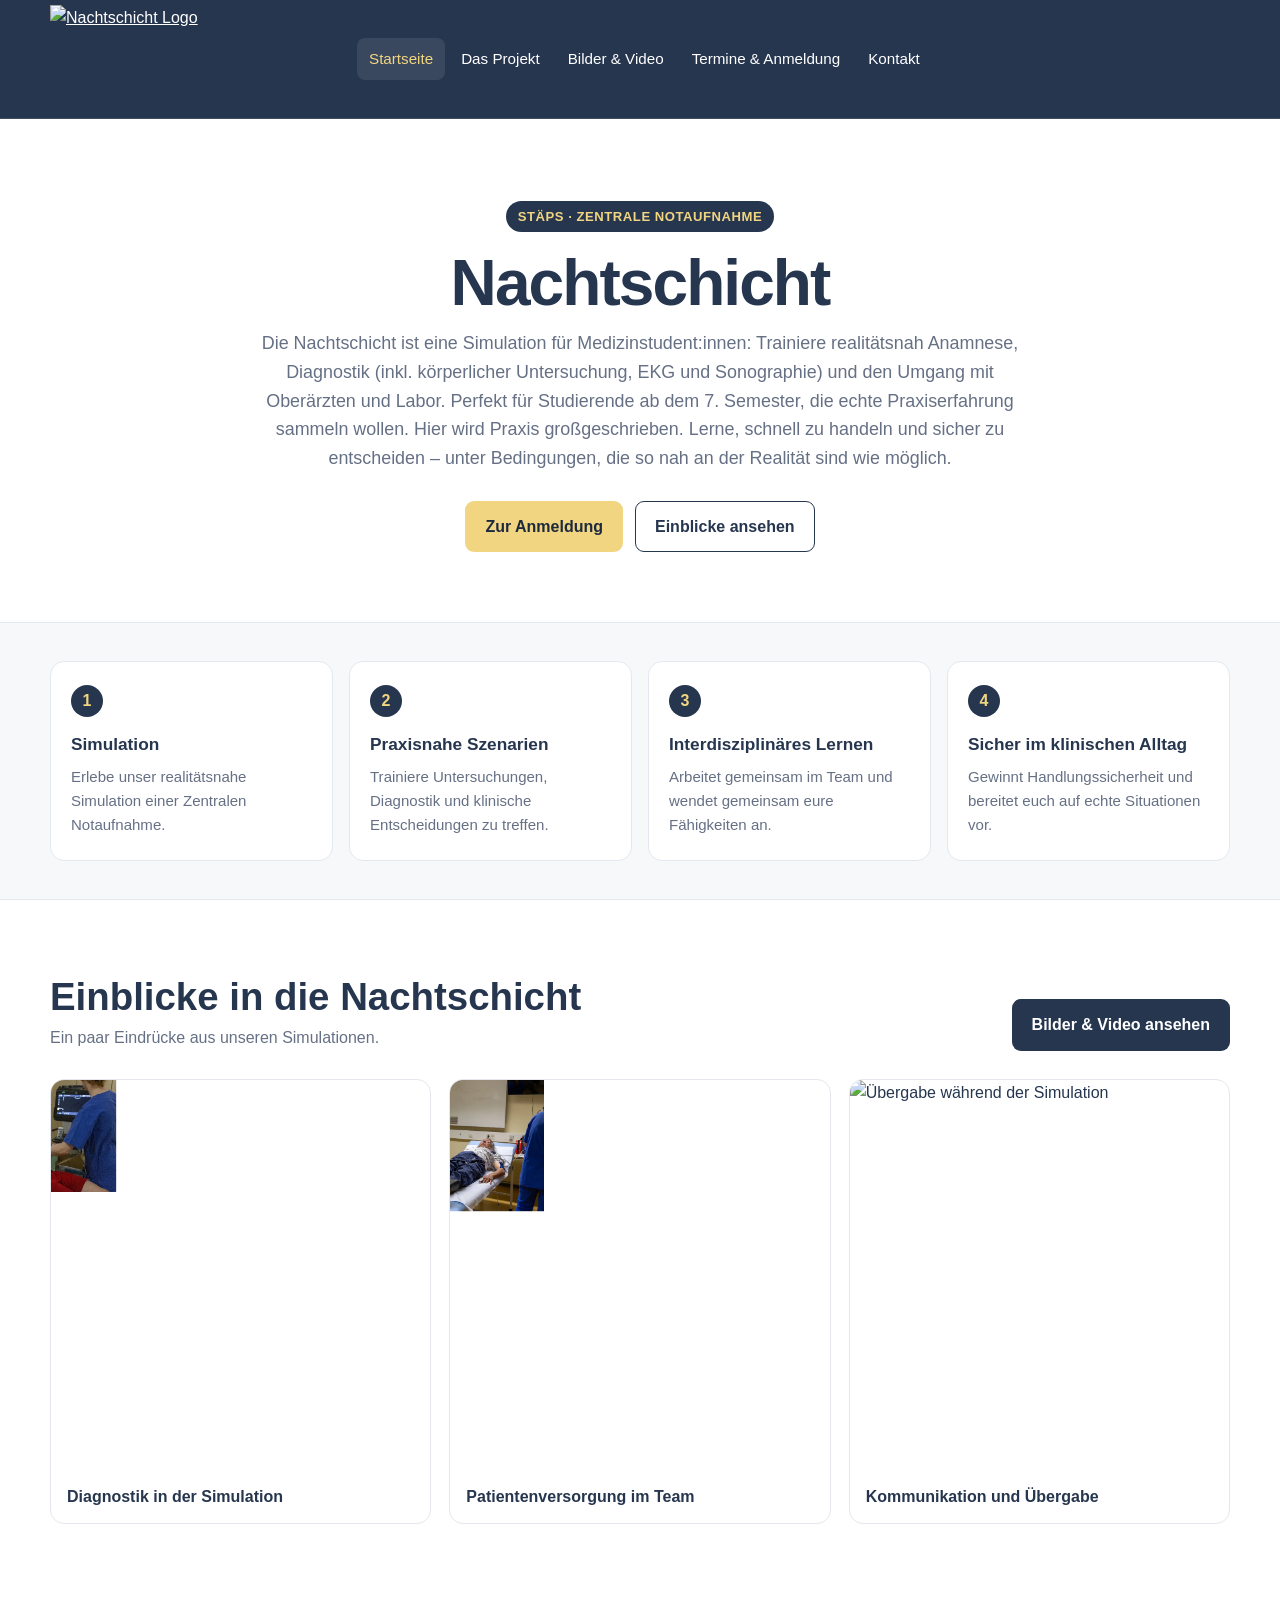
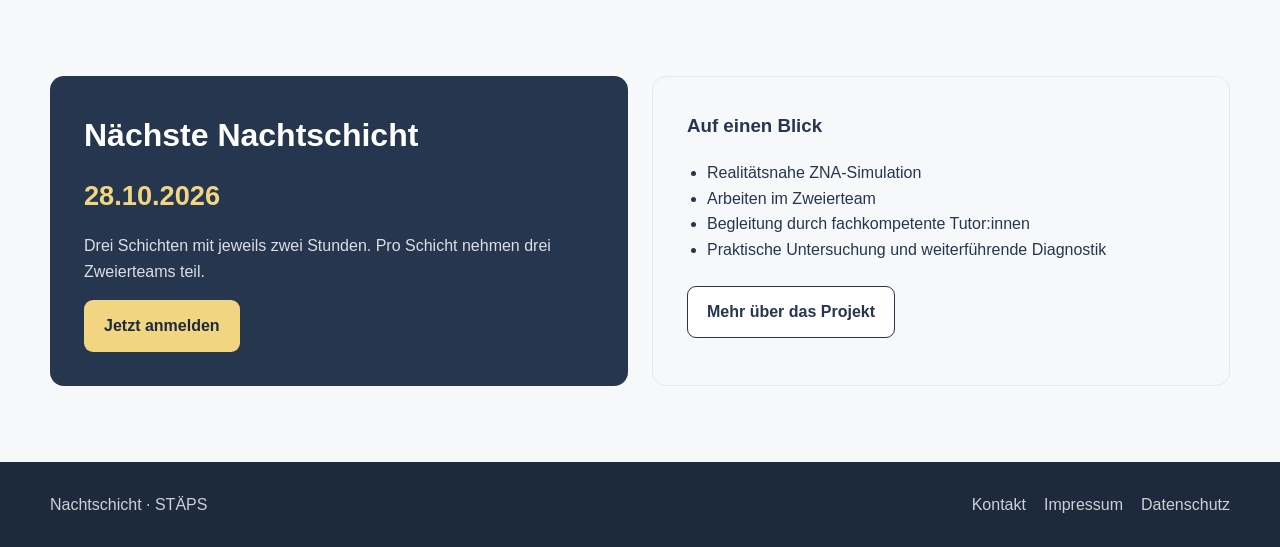
==== index.html @ 4570d6cd "Update text for medical simulation description" ====
<!doctype html>
<html lang="de">
<head>
<meta charset="utf-8">
<meta name="viewport" content="width=device-width, initial-scale=1">
<title>Nachtschicht | STÄPS</title>
<meta name="description" content="Nachtschicht – realitätsnahe ZNA-Simulation für Medizinstudierende im STÄPS.">
<link rel="stylesheet" href="style.css">
</head>
<body>

<header class="site-header">
  <div class="container header-inner">
    <a class="logo-link" href="index.html" aria-label="Nachtschicht Startseite">
      <img src="assets/Nachtschicht Logo Dunkelblau groß.jpg" alt="Nachtschicht Logo">
    </a>

    <button class="menu" type="button" aria-expanded="false">Menü</button>

    <nav class="main-nav" aria-label="Hauptnavigation">
      <a class="active" href="index.html">Startseite</a>
      <a href="projekt.html">Das Projekt</a>
      <a href="medien.html">Bilder &amp; Video</a>
      <a href="termine.html">Termine &amp; Anmeldung</a>
      <a href="kontakt.html">Kontakt</a>
    </nav>
  </div>
</header>

<main>

<section class="intro">
  <div class="container">
    <span class="kicker">STÄPS · Zentrale Notaufnahme</span>
    <h1>Nachtschicht</h1>
    <p class="lead">
      Die Nachtschicht ist eine Simulation für Medizinstudent:innen:
      Trainiere realitätsnah Anamnese, Diagnostik (inkl. körperlicher Untersuchung,
      EKG und Sonographie) und den Umgang mit Oberärzten und Labor.
      Perfekt für Studierende ab dem 7. Semester, die echte Praxiserfahrung sammeln wollen.
      Hier wird Praxis großgeschrieben.
      Lerne, schnell zu handeln und sicher zu entscheiden – unter Bedingungen, die so nah an der Realität sind wie möglich.
    </p>

    <div class="cta-row">
      <a class="btn btn-primary" data-registration href="#">Zur Anmeldung</a>
      <a class="btn btn-outline" href="#einblicke">Einblicke ansehen</a>
    </div>
  </div>
</section>

<section class="messages">
  <div class="container">
    <div class="message-grid">
      <article class="message">
        <div class="message-number">1</div>
        <h3>Simulation</h3>
        <p>Erlebe unser realitätsnahe Simulation einer Zentralen Notaufnahme.</p>
      </article>

      <article class="message">
        <div class="message-number">2</div>
        <h3>Praxisnahe Szenarien</h3>
        <p>Trainiere Untersuchungen, Diagnostik und klinische Entscheidungen zu treffen.</p>
      </article>

      <article class="message">
        <div class="message-number">3</div>
        <h3>Interdisziplinäres Lernen</h3>
        <p>Arbeitet gemeinsam im Team und wendet gemeinsam eure Fähigkeiten an.</p>
      </article>

      <article class="message">
        <div class="message-number">4</div>
        <h3>Sicher im klinischen Alltag</h3>
        <p>Gewinnt Handlungssicherheit und bereitet euch auf echte Situationen vor.</p>
      </article>
    </div>
  </div>
</section>

<section class="section" id="einblicke">
  <div class="container">
    <div class="section-head">
      <div>
        <h2>Einblicke in die Nachtschicht</h2>
        <p>Ein paar Eindrücke aus unseren Simulationen.</p>
      </div>
      <a class="btn btn-secondary" href="medien.html">Bilder &amp; Video ansehen</a>
    </div>

    <div class="photo-grid">
      <article class="photo-card">
        <img src="assets/Sono.webp" alt="Sonographie während der Simulation">
        <div class="photo-caption">Diagnostik in der Simulation</div>
      </article>

      <article class="photo-card">
        <img src="assets/Mit Patient.webp" alt="Behandlungssituation mit Simulationspatient">
        <div class="photo-caption">Patientenversorgung im Team</div>
      </article>

      <article class="photo-card">
        <img src="assets/Übergabe.webp" alt="Übergabe während der Simulation">
        <div class="photo-caption">Kommunikation und Übergabe</div>
      </article>
    </div>
  </div>
</section>

<section class="section alt">
  <div class="container">
    <div class="event-wrap">
      <div class="event-card">
        <h2>Nächste Nachtschicht</h2>
        <div class="event-date" data-next-date>28.10.2026</div>
        <p>
          Drei Schichten mit jeweils zwei Stunden. Pro Schicht nehmen
          drei Zweierteams teil.
        </p>
        <a class="btn btn-primary" data-registration href="#">Jetzt anmelden</a>
      </div>

      <div class="event-info">
        <h3>Auf einen Blick</h3>
        <ul>
          <li>Realitätsnahe ZNA-Simulation</li>
          <li>Arbeiten im Zweierteam</li>
          <li>Begleitung durch fachkompetente Tutor:innen</li>
          <li>Praktische Untersuchung und weiterführende Diagnostik</li>
        </ul>
        <a class="btn btn-outline" href="projekt.html">Mehr über das Projekt</a>
      </div>
    </div>
  </div>
</section>

</main>

<footer>
  <div class="container footer-inner">
    <div>Nachtschicht · STÄPS</div>
    <div class="footer-links">
      <a href="kontakt.html">Kontakt</a>
      <a href="impressum.html">Impressum</a>
      <a href="datenschutz.html">Datenschutz</a>
    </div>
  </div>
</footer>

<script src="script.js"></script>
</body>
</html>
---- style.css ----
:root{
  --blue:#26364F;
  --blue-dark:#1d2a3e;
  --yellow:#F1D581;
  --white:#fff;
  --bg:#f7f8fa;
  --text:#26364F;
  --muted:#667085;
  --line:#e4e8ee;
  --max:1180px;
  --radius:14px;
}
*{box-sizing:border-box}
html{scroll-behavior:smooth}
body{
  margin:0;
  font-family:Inter,Montserrat,Arial,sans-serif;
  color:var(--text);
  background:var(--white);
  line-height:1.6;
}
img{display:block;max-width:100%}
a{color:inherit}
.container{width:min(calc(100% - 40px),var(--max));margin:auto}

/* HEADER */
.site-header{
  background:var(--blue);
  color:#fff;
  border-bottom:1px solid rgba(255,255,255,.12);
}
.header-inner{
  min-height:118px;
  display:flex;
  align-items:center;
  justify-content:flex-start;
  gap:42px;
}
.logo-link{
  display:flex;
  align-items:center;
  width:265px;
  height:108px;
  overflow:hidden;
  flex:0 0 auto;
}
.logo-link img{
  width:100%;
  height:100%;
  object-fit:contain;
}
.main-nav{
  display:flex;
  align-items:center;
  justify-content:flex-start;
  flex:1 1 auto;
  flex-wrap:wrap;
  gap:4px;
}
.main-nav a{
  text-decoration:none;
  color:#fff;
  padding:9px 12px;
  border-radius:8px;
  font-size:.95rem;
  transition:.2s ease;
}
.main-nav a:hover,
.main-nav a.active{
  color:var(--yellow);
  background:rgba(255,255,255,.09);
}
.menu{
  display:none;
  border:1px solid rgba(255,255,255,.25);
  color:#fff;
  background:transparent;
  padding:8px 12px;
  border-radius:8px;
}

/* INTRO */
.intro{
  padding:82px 0 70px;
  text-align:center;
}
.kicker{
  color:var(--yellow);
  background:var(--blue);
  display:inline-block;
  padding:5px 12px;
  border-radius:999px;
  font-weight:700;
  font-size:.82rem;
  letter-spacing:.04em;
  text-transform:uppercase;
}
.intro h1{
  margin:18px 0 12px;
  font-size:clamp(2.4rem,5vw,4.3rem);
  line-height:1.05;
  letter-spacing:-.03em;
}
.intro h1 span{color:var(--blue)}
.lead{
  max-width:760px;
  margin:0 auto;
  color:var(--muted);
  font-size:1.12rem;
}
.cta-row{
  margin-top:28px;
  display:flex;
  justify-content:center;
  gap:12px;
  flex-wrap:wrap;
}
.btn{
  display:inline-flex;
  align-items:center;
  justify-content:center;
  padding:12px 19px;
  border-radius:9px;
  font-weight:800;
  text-decoration:none;
  border:1px solid transparent;
  transition:.18s ease;
}
.btn:hover{transform:translateY(-1px)}
.btn-primary{background:var(--yellow);color:var(--blue-dark)}
.btn-secondary{background:var(--blue);color:#fff}
.btn-outline{background:#fff;color:var(--blue);border-color:var(--blue)}

/* KEY MESSAGES */
.messages{
  background:var(--bg);
  border-top:1px solid var(--line);
  border-bottom:1px solid var(--line);
  padding:38px 0;
}
.message-grid{
  display:grid;
  grid-template-columns:repeat(4,1fr);
  gap:16px;
}
.message{
  background:#fff;
  border:1px solid var(--line);
  border-radius:var(--radius);
  padding:23px 20px;
  min-height:150px;
}
.message-number{
  color:var(--yellow);
  background:var(--blue);
  width:32px;
  height:32px;
  border-radius:50%;
  display:grid;
  place-items:center;
  font-weight:800;
  margin-bottom:14px;
}
.message h3{margin:0 0 6px;font-size:1.08rem}
.message p{margin:0;color:var(--muted);font-size:.94rem}

/* IMAGE SECTION */
.section{padding:76px 0}
.section.alt{background:var(--bg)}
.section-head{
  display:flex;
  justify-content:space-between;
  align-items:end;
  gap:25px;
  margin-bottom:28px;
}
.section-head h2{
  margin:0;
  font-size:clamp(1.8rem,3vw,2.55rem);
  line-height:1.1;
}
.section-head p{margin:7px 0 0;color:var(--muted)}
.photo-grid{
  display:grid;
  grid-template-columns:repeat(3,1fr);
  gap:18px;
}
.photo-card{
  overflow:hidden;
  border-radius:var(--radius);
  background:#fff;
  border:1px solid var(--line);
}
.photo-card img{
  width:100%;
  height:390px;
  object-fit:cover;
  transition:transform .3s ease;
}
.photo-card:hover img{transform:scale(1.025)}
.photo-card img{object-position:center;}
.photo-caption{
  padding:14px 16px;
  font-weight:700;
}

/* EVENT */
.event-wrap{
  display:grid;
  grid-template-columns:1fr 1fr;
  gap:24px;
  align-items:stretch;
}
.event-card{
  border-radius:var(--radius);
  padding:34px;
  background:var(--blue);
  color:#fff;
}
.event-card h2{margin:0 0 10px;font-size:2rem}
.event-date{
  color:var(--yellow);
  font-size:1.7rem;
  font-weight:800;
  margin:12px 0 16px;
}
.event-card p{color:rgba(255,255,255,.84)}
.event-info{
  border:1px solid var(--line);
  border-radius:var(--radius);
  padding:34px;
}
.event-info h3{margin-top:0}
.event-info ul{padding-left:20px;margin-bottom:24px}

/* FOOTER */
footer{
  background:var(--blue-dark);
  color:rgba(255,255,255,.78);
  padding:30px 0;
}
.footer-inner{
  display:flex;
  justify-content:space-between;
  gap:20px;
  align-items:center;
}
.footer-links{display:flex;flex-wrap:wrap;gap:18px}
.footer-links a{text-decoration:none}
.footer-links a:hover{color:var(--yellow)}

@media(max-width:900px){
  .header-inner{min-height:90px}
  .main-nav{display:none}
  .main-nav.open{
    display:flex;
    width:100%;
    padding:0 0 15px;
    justify-content:center;
  }
  .header-inner{flex-wrap:wrap}
  .menu{display:block}
  .message-grid{grid-template-columns:repeat(2,1fr)}
  .event-wrap{grid-template-columns:1fr}
}
@media(max-width:650px){
  .container{width:min(calc(100% - 26px),var(--max))}
  .logo-link{width:210px;height:86px}
  .intro{padding:60px 0 50px}
  .photo-grid{grid-template-columns:1fr}
  .photo-card img{height:310px}
  .message-grid{grid-template-columns:1fr}
  .section-head{display:block}
  .section-head .btn{margin-top:18px}
  .footer-inner{display:block}
  .footer-links{margin-top:12px}
}
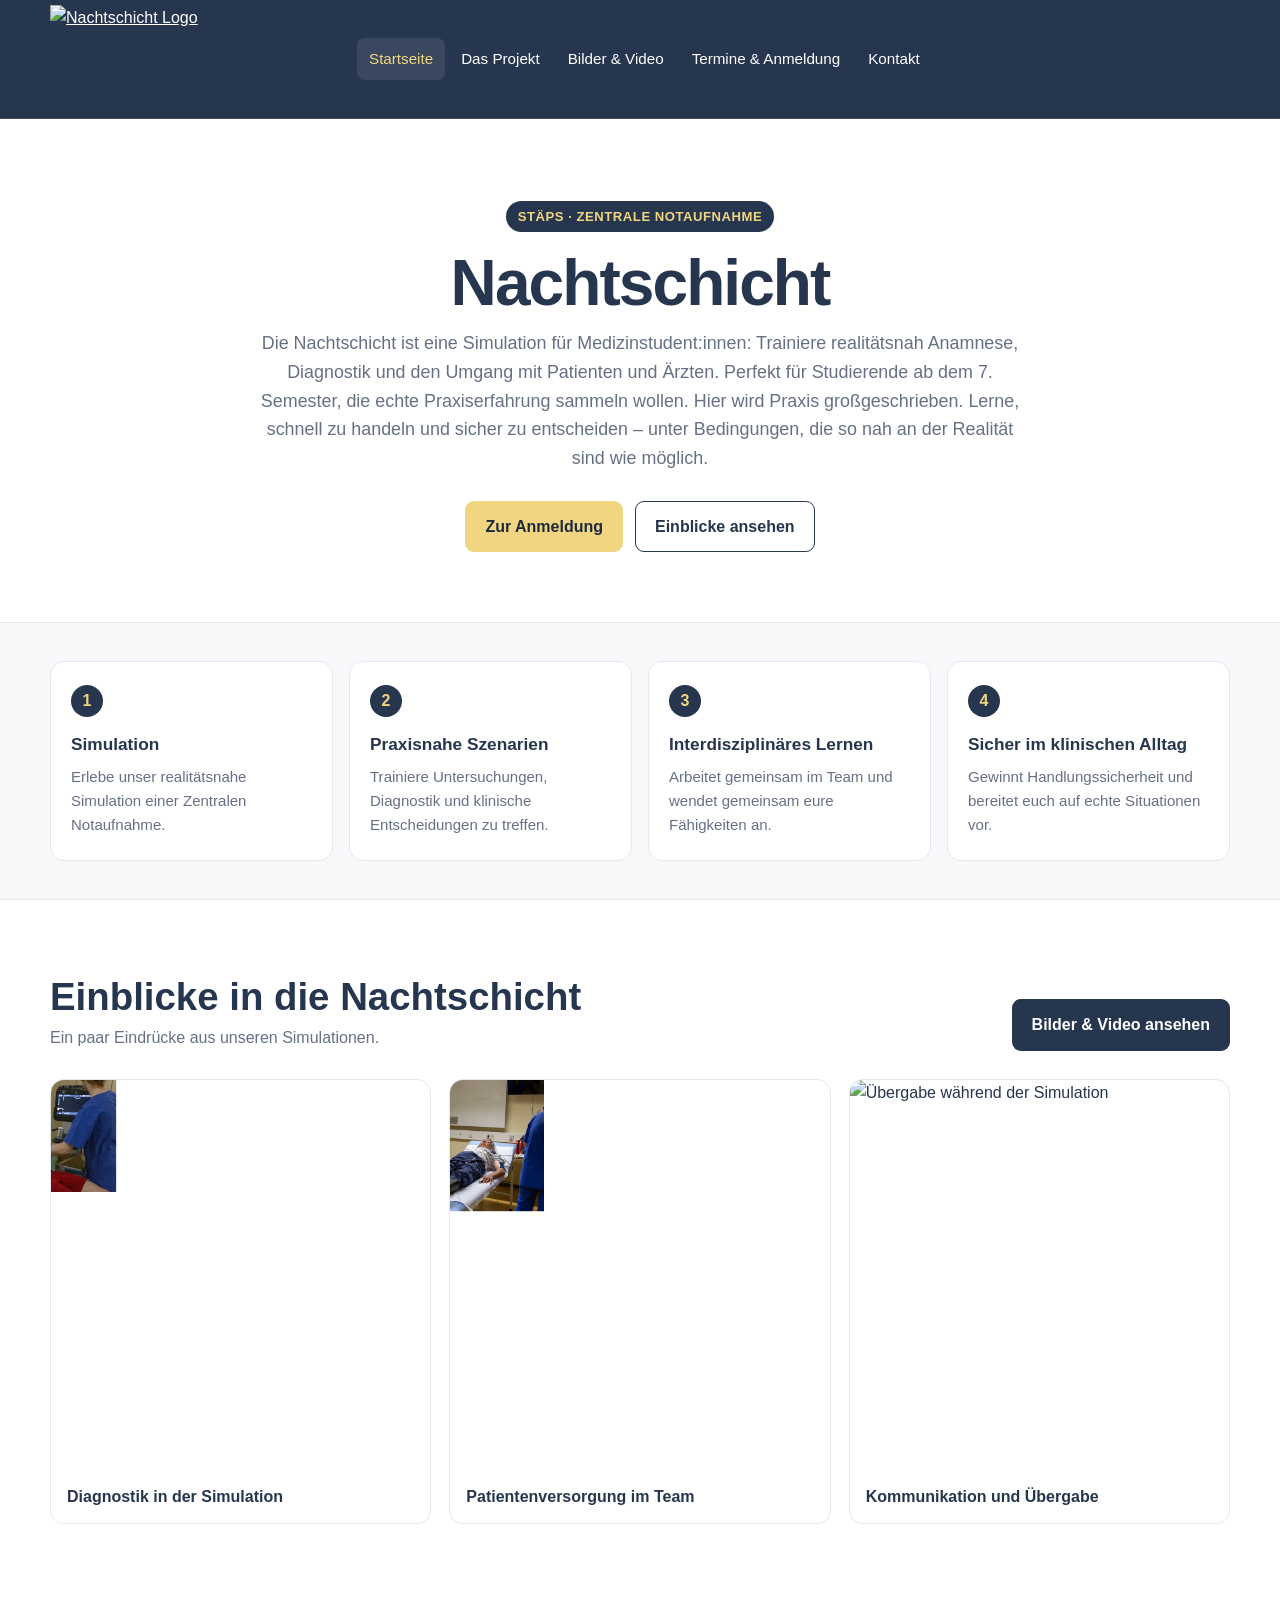
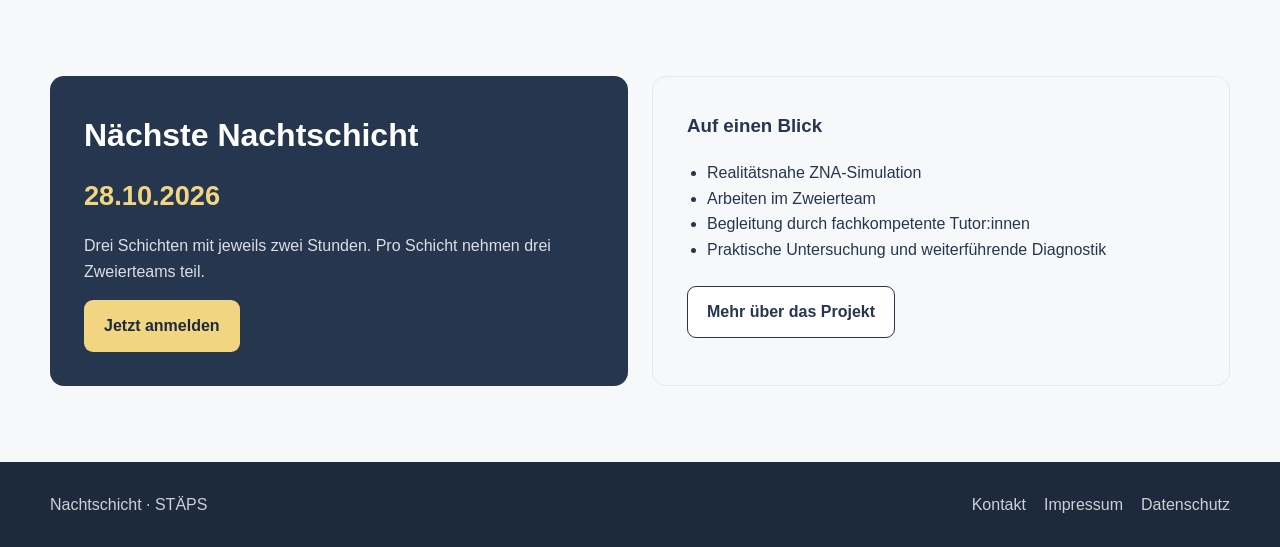
==== commit a63cb526: "Revise simulation description for clarity Updated the description of the simulation to focus on pati" ====
--- a/index.html
+++ b/index.html
@@ -35,8 +35,7 @@
     <h1>Nachtschicht</h1>
     <p class="lead">
       Die Nachtschicht ist eine Simulation für Medizinstudent:innen:
-      Trainiere realitätsnah Anamnese, Diagnostik (inkl. körperlicher Untersuchung,
-      EKG und Sonographie) und den Umgang mit Oberärzten und Labor.
+      Trainiere realitätsnah Anamnese, Diagnostik und den Umgang mit Patienten und Ärzten.
       Perfekt für Studierende ab dem 7. Semester, die echte Praxiserfahrung sammeln wollen.
       Hier wird Praxis großgeschrieben.
       Lerne, schnell zu handeln und sicher zu entscheiden – unter Bedingungen, die so nah an der Realität sind wie möglich.
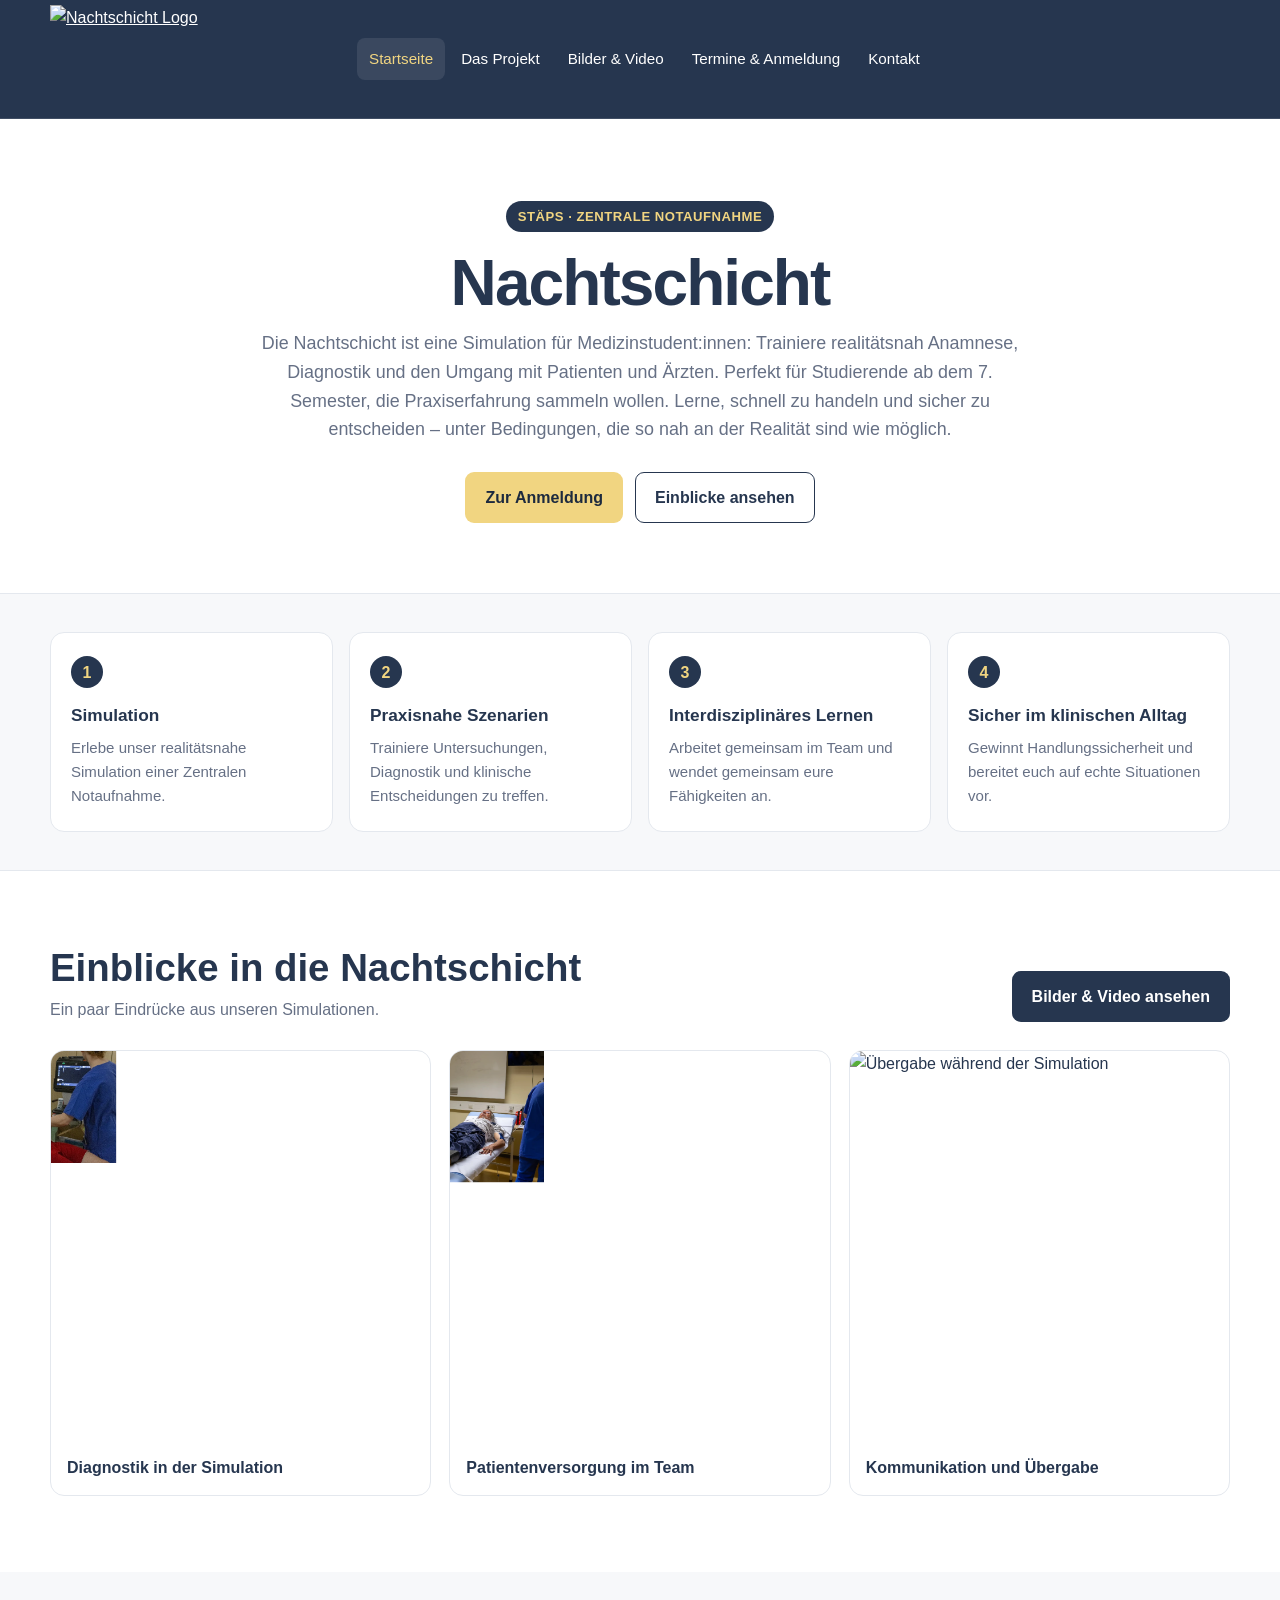
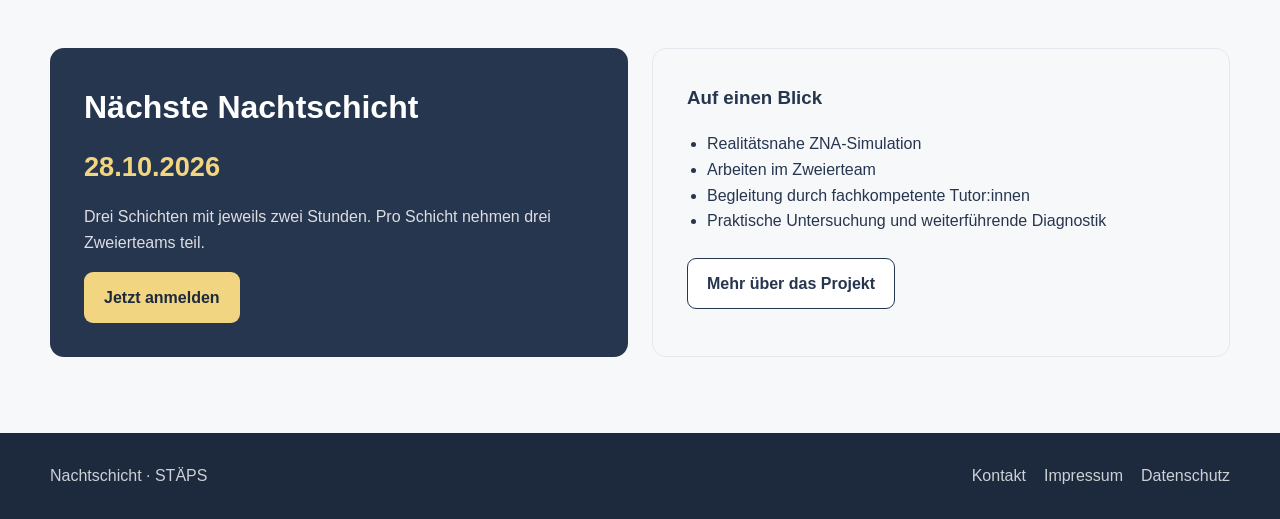
==== commit e44e1896: "Simplify text in index.html Removed redundant wording for clarity." ====
--- a/index.html
+++ b/index.html
@@ -36,8 +36,7 @@
     <p class="lead">
       Die Nachtschicht ist eine Simulation für Medizinstudent:innen:
       Trainiere realitätsnah Anamnese, Diagnostik und den Umgang mit Patienten und Ärzten.
-      Perfekt für Studierende ab dem 7. Semester, die echte Praxiserfahrung sammeln wollen.
-      Hier wird Praxis großgeschrieben.
+      Perfekt für Studierende ab dem 7. Semester, die Praxiserfahrung sammeln wollen.
       Lerne, schnell zu handeln und sicher zu entscheiden – unter Bedingungen, die so nah an der Realität sind wie möglich.
     </p>
 
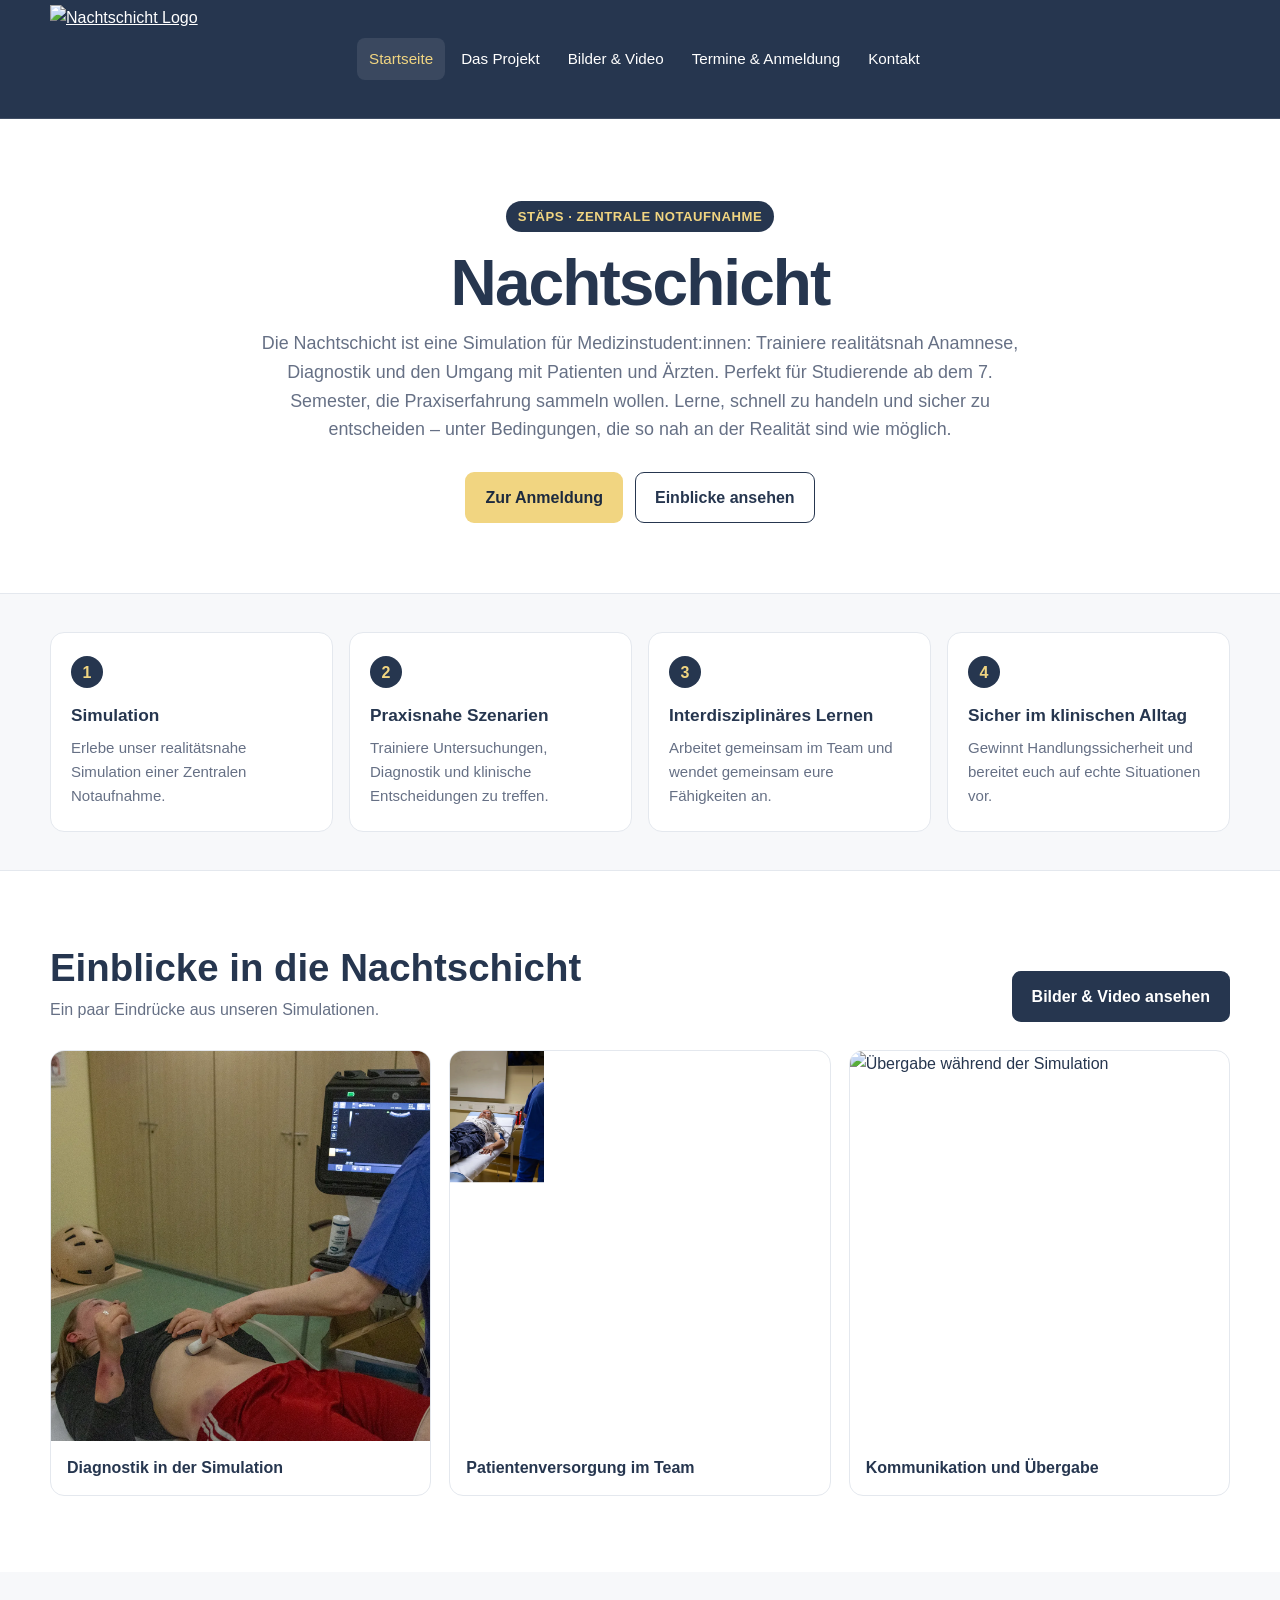
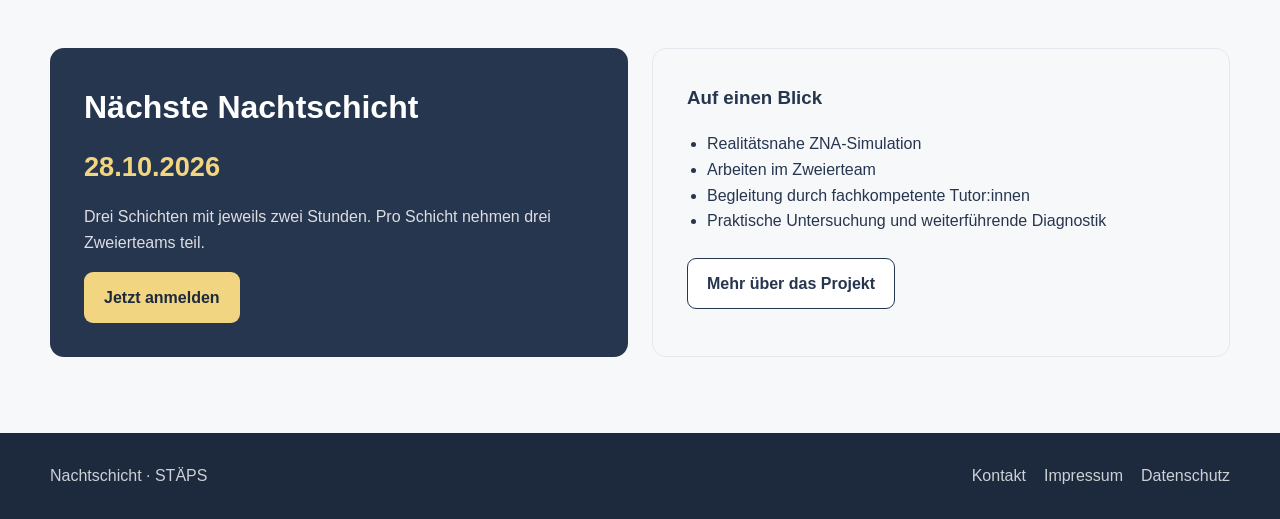
==== commit 9a670e9a: "Replace Sono.webp with Sono.png in index.html" ====
--- a/index.html
+++ b/index.html
@@ -12,7 +12,7 @@
 <header class="site-header">
   <div class="container header-inner">
     <a class="logo-link" href="index.html" aria-label="Nachtschicht Startseite">
-      <img src="assets/Nachtschicht Logo Dunkelblau groß.jpg" alt="Nachtschicht Logo">
+      <img src="assets/Logo ohne Hintergrund.png" alt="Nachtschicht Logo">
     </a>
 
     <button class="menu" type="button" aria-expanded="false">Menü</button>
@@ -89,7 +89,7 @@
 
     <div class="photo-grid">
       <article class="photo-card">
-        <img src="assets/Sono.webp" alt="Sonographie während der Simulation">
+        <img src="assets/Sono.png" alt="Sonographie während der Simulation">
         <div class="photo-caption">Diagnostik in der Simulation</div>
       </article>
 
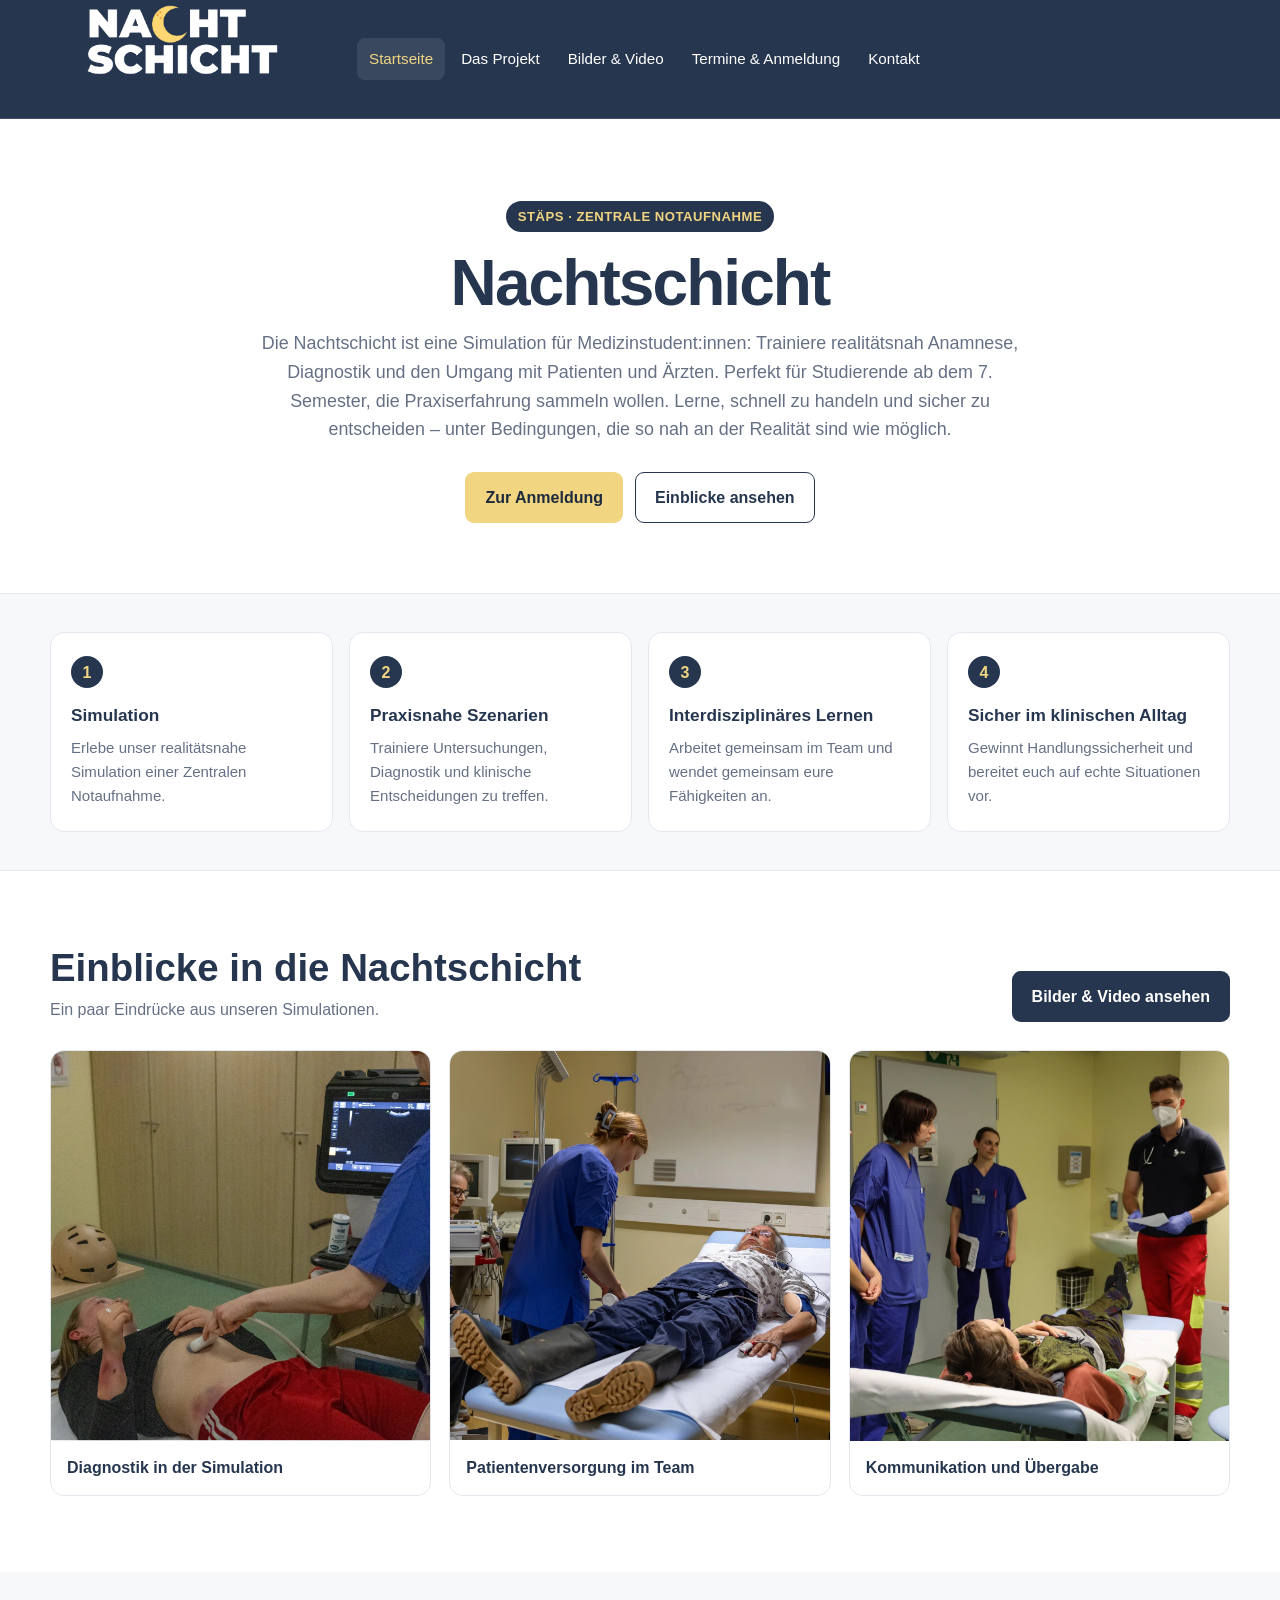
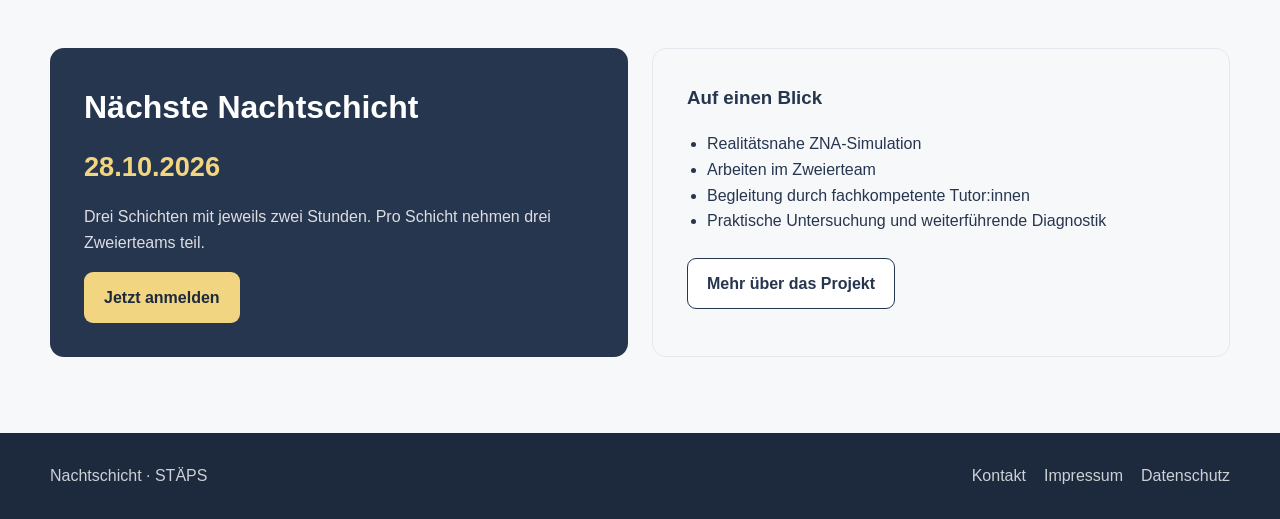
==== commit 9217dc70: "Update image sources and alt texts in index.html" ====
--- a/index.html
+++ b/index.html
@@ -12,7 +12,7 @@
 <header class="site-header">
   <div class="container header-inner">
     <a class="logo-link" href="index.html" aria-label="Nachtschicht Startseite">
-      <img src="assets/Logo ohne Hintergrund.png" alt="Nachtschicht Logo">
+      <img src="assets/LogoohneHintergrund.png" alt="Nachtschicht Logo">
     </a>
 
     <button class="menu" type="button" aria-expanded="false">Menü</button>
@@ -89,17 +89,17 @@
 
     <div class="photo-grid">
       <article class="photo-card">
-        <img src="assets/Sono.png" alt="Sonographie während der Simulation">
+        <img src="assets/Sono.jpg" alt="Sonographie">
         <div class="photo-caption">Diagnostik in der Simulation</div>
       </article>
 
       <article class="photo-card">
-        <img src="assets/Mit Patient.webp" alt="Behandlungssituation mit Simulationspatient">
+        <img src="assets/MitPatient.jpg" alt="Behandlungssituation mit Simulationspatient">
         <div class="photo-caption">Patientenversorgung im Team</div>
       </article>
 
       <article class="photo-card">
-        <img src="assets/Übergabe.webp" alt="Übergabe während der Simulation">
+        <img src="assets/Uebergabe.jpg" alt="Übergabe während der Simulation">
         <div class="photo-caption">Kommunikation und Übergabe</div>
       </article>
     </div>
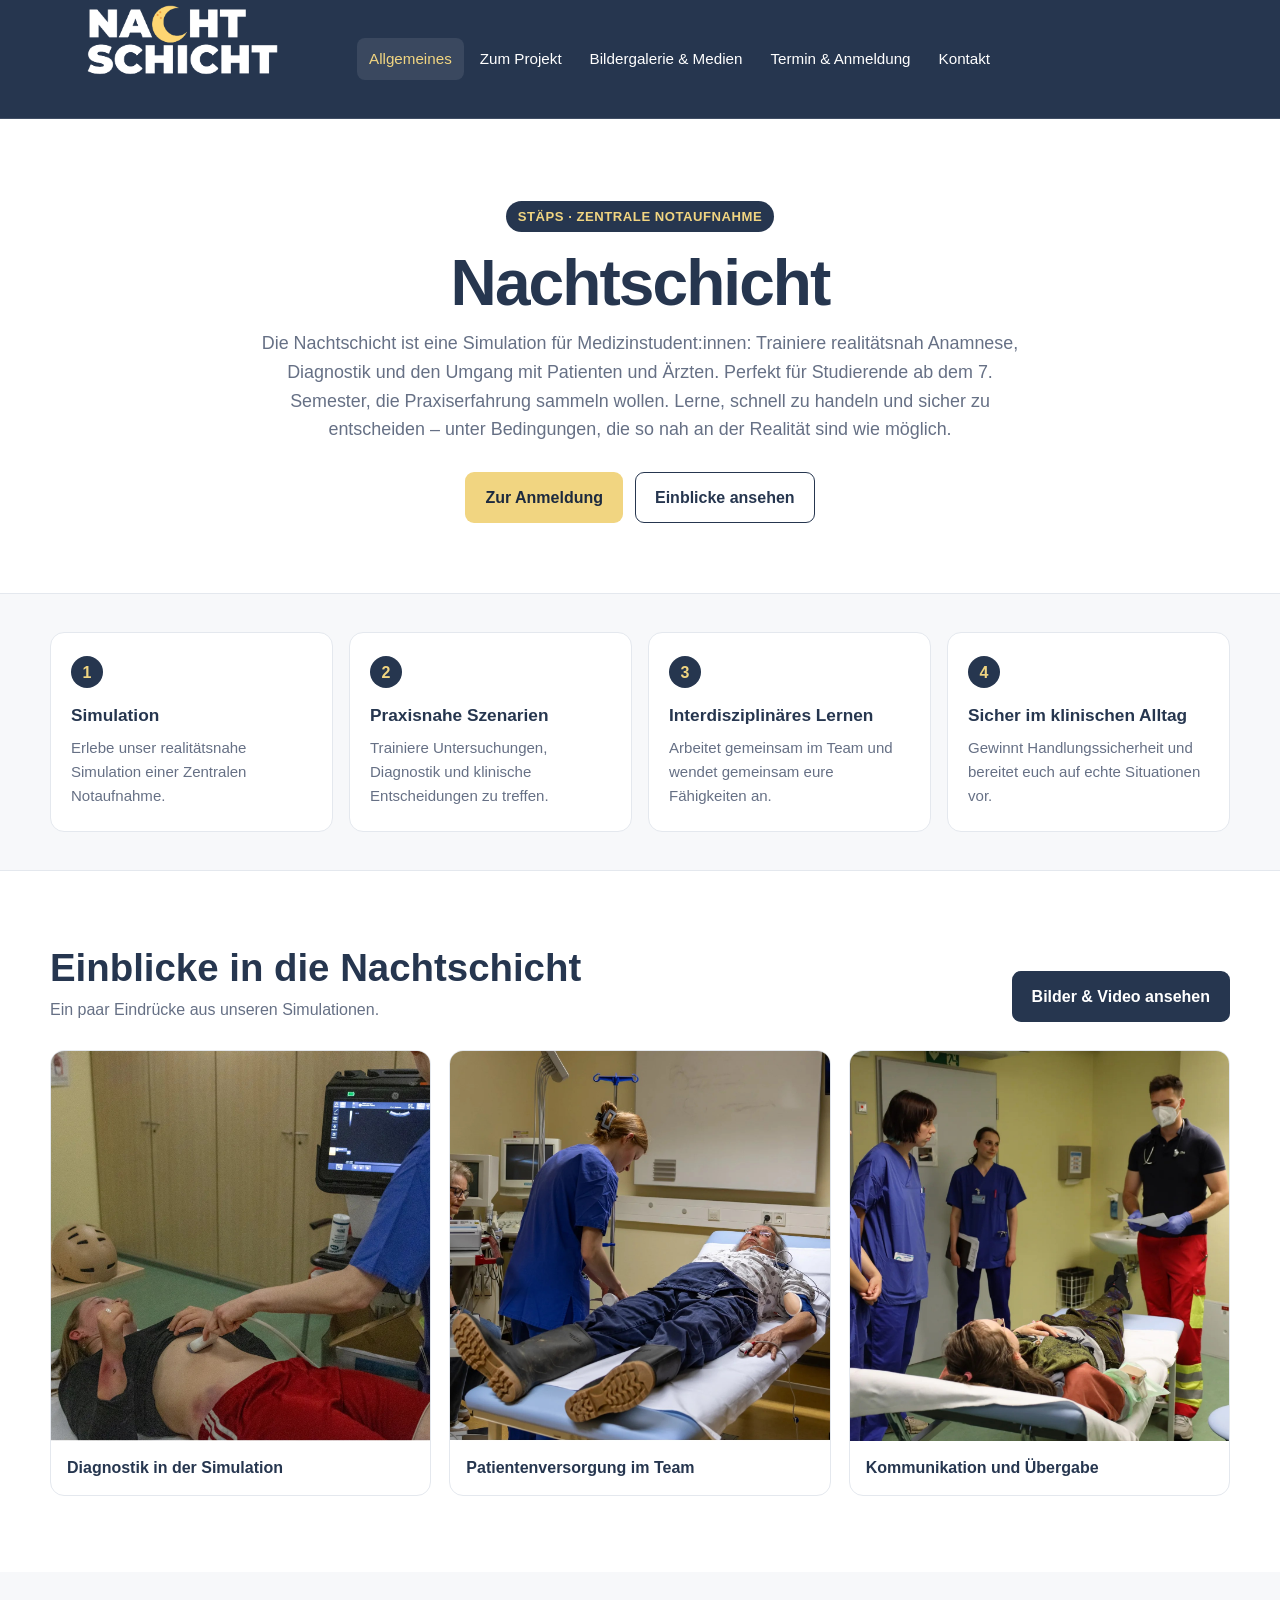
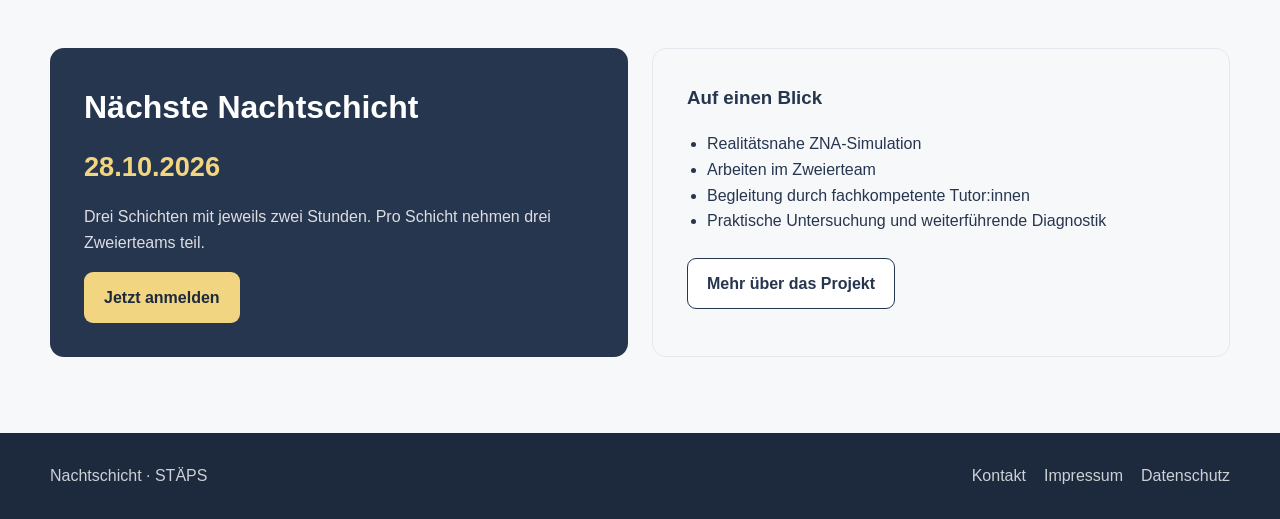
==== commit fde79e9c: "Update navigation links in index.html" ====
--- a/index.html
+++ b/index.html
@@ -18,10 +18,10 @@
     <button class="menu" type="button" aria-expanded="false">Menü</button>
 
     <nav class="main-nav" aria-label="Hauptnavigation">
-      <a class="active" href="index.html">Startseite</a>
-      <a href="projekt.html">Das Projekt</a>
-      <a href="medien.html">Bilder &amp; Video</a>
-      <a href="termine.html">Termine &amp; Anmeldung</a>
+      <a class="active" href="index.html">Allgemeines</a>
+      <a href="projekt.html">Zum Projekt</a>
+      <a href="medien.html">Bildergalerie &amp; Medien</a>
+      <a href="termine.html">Termin &amp; Anmeldung</a>
       <a href="kontakt.html">Kontakt</a>
     </nav>
   </div>
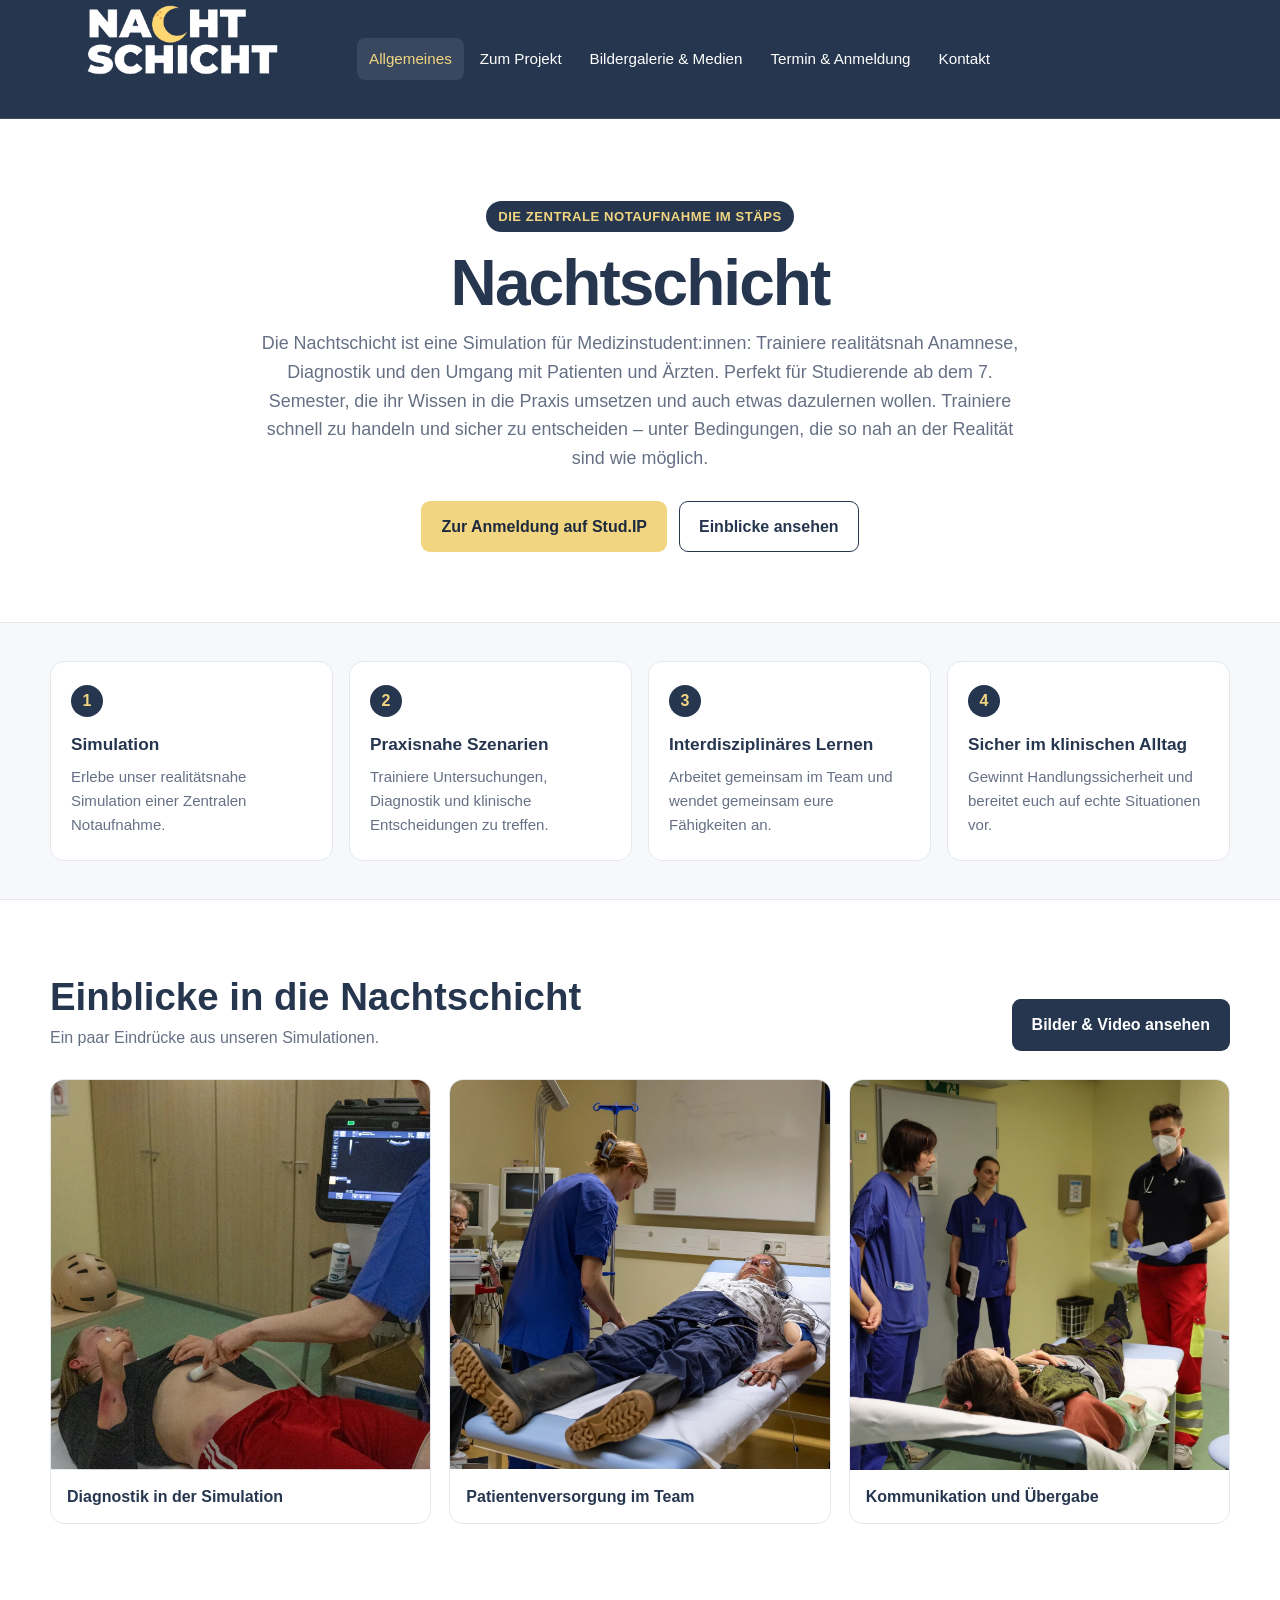
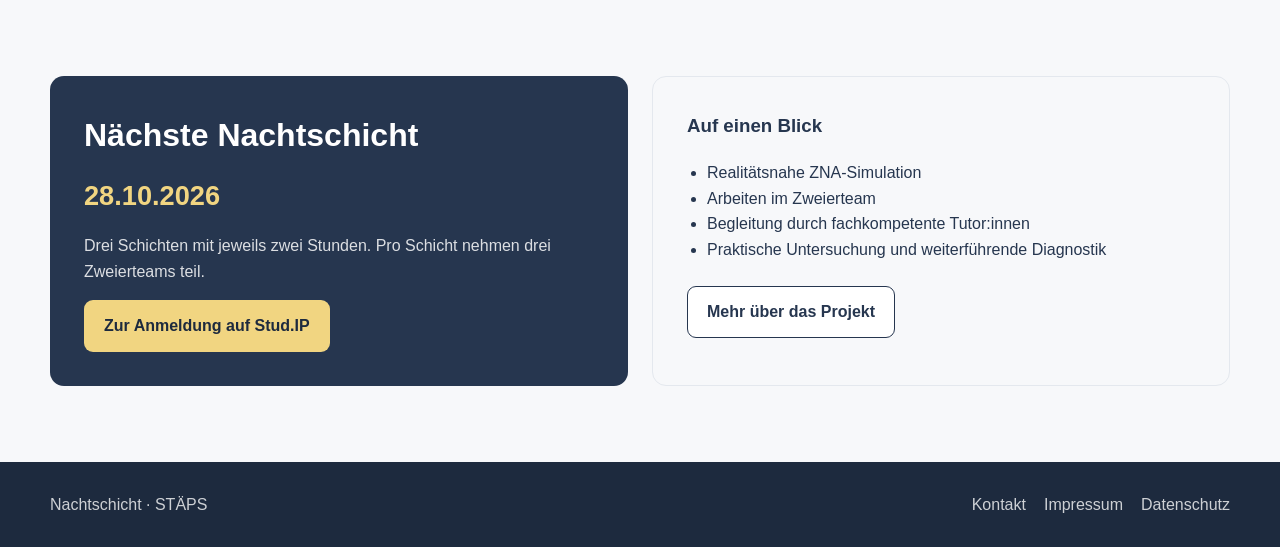
==== commit 1a37597e: "Update index.html" ====
--- a/index.html
+++ b/index.html
@@ -31,17 +31,20 @@
 
 <section class="intro">
   <div class="container">
-    <span class="kicker">STÄPS · Zentrale Notaufnahme</span>
+    <span class="kicker">Die Zentrale Notaufnahme im STÄPS</span>
     <h1>Nachtschicht</h1>
     <p class="lead">
       Die Nachtschicht ist eine Simulation für Medizinstudent:innen:
       Trainiere realitätsnah Anamnese, Diagnostik und den Umgang mit Patienten und Ärzten.
-      Perfekt für Studierende ab dem 7. Semester, die Praxiserfahrung sammeln wollen.
-      Lerne, schnell zu handeln und sicher zu entscheiden – unter Bedingungen, die so nah an der Realität sind wie möglich.
+      Perfekt für Studierende ab dem 7. Semester, die ihr Wissen in die Praxis umsetzen und auch etwas dazulernen wollen.
+      Trainiere schnell zu handeln und sicher zu entscheiden – unter Bedingungen, die so nah an der Realität sind wie möglich.
     </p>
 
     <div class="cta-row">
-      <a class="btn btn-primary" data-registration href="#">Zur Anmeldung</a>
+      <a class="btn btn-primary" data-registration href="https://studip.uni-goettingen.de/dispatch.php/search/globalsearch?q=ST%C3%84PS+-+Nachtschicht"
+   target="_blank"
+   rel="noopener noreferrer"
+        >Zur Anmeldung auf Stud.IP</a>
       <a class="btn btn-outline" href="#einblicke">Einblicke ansehen</a>
     </div>
   </div>
@@ -116,7 +119,10 @@
           Drei Schichten mit jeweils zwei Stunden. Pro Schicht nehmen
           drei Zweierteams teil.
         </p>
-        <a class="btn btn-primary" data-registration href="#">Jetzt anmelden</a>
+        <a class="btn btn-primary" data-registration href="https://studip.uni-goettingen.de/dispatch.php/search/globalsearch?q=ST%C3%84PS+-+Nachtschicht"
+   target="_blank"
+   rel="noopener noreferrer"
+          >Zur Anmeldung auf Stud.IP</a>
       </div>
 
       <div class="event-info">
